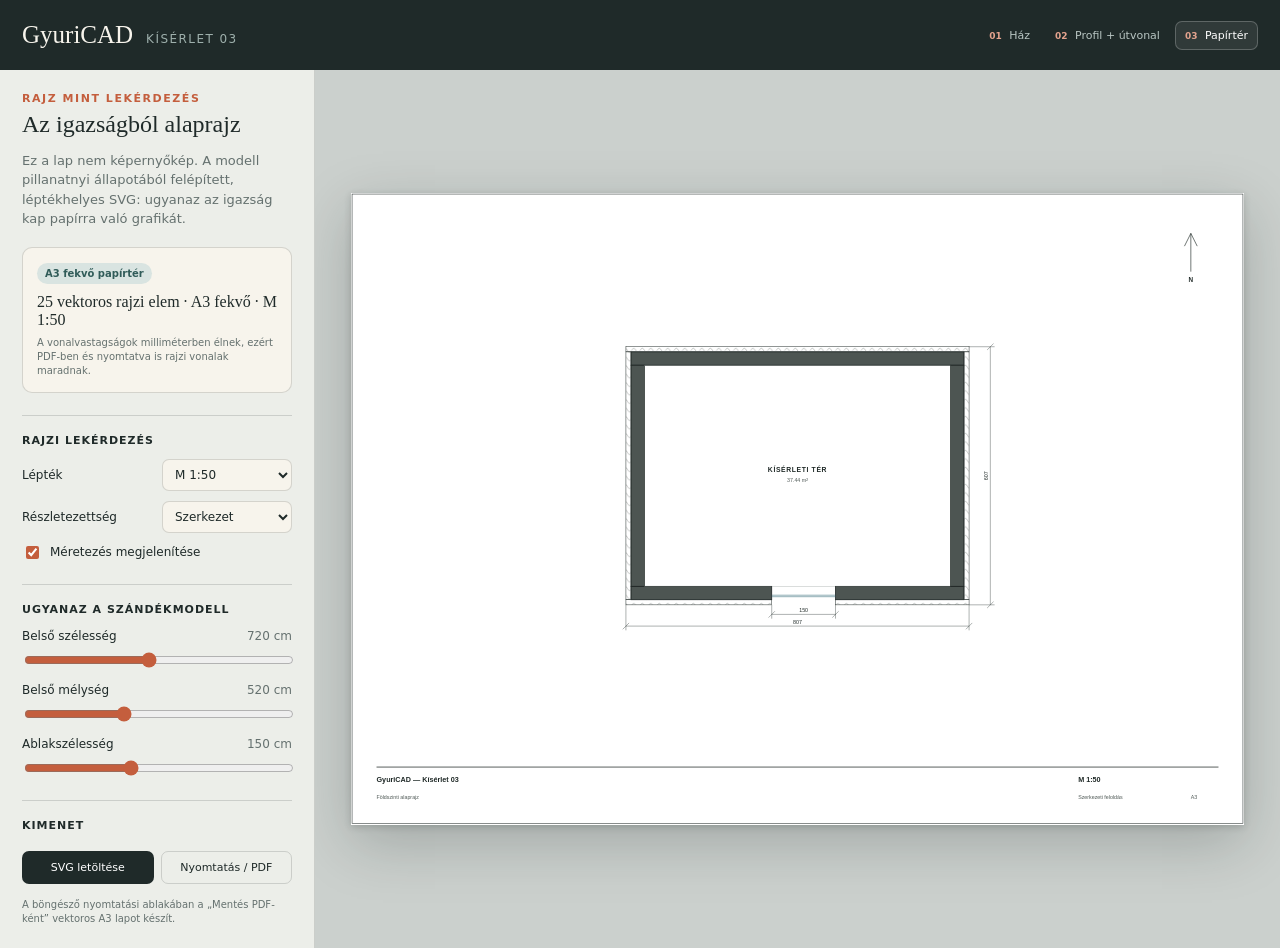
==== drawing.html @ ea7585e3 "Initial commit" ====
<!doctype html>
<html lang="hu">
<head>
  <meta charset="UTF-8">
  <meta name="viewport" content="width=device-width, initial-scale=1.0">
  <meta name="description" content="GyuriCAD papírtér-kísérlet: a szándékmodellből közvetlenül generált vektoros alaprajz.">
  <title>GyuriCAD — papírtér és rajzgyártás</title>
  <link rel="stylesheet" href="./drawing.css">
</head>
<body>
  <div class="shell">
    <header>
      <div class="brand">
        <h1>GyuriCAD</h1>
        <span>kísérlet 03</span>
      </div>
      <nav class="experiment-nav" aria-label="Kísérletek">
        <a href="./index.html"><b>01</b> Ház</a>
        <a href="./sweep.html"><b>02</b> Profil + útvonal</a>
        <a class="active" href="./drawing.html" aria-current="page"><b>03</b> Papírtér</a>
      </nav>
    </header>

    <main class="drawing-main">
      <aside>
        <p class="eyebrow">Rajz mint lekérdezés</p>
        <h2>Az igazságból alaprajz</h2>
        <p class="intro">Ez a lap nem képernyőkép. A modell pillanatnyi állapotából felépített, léptékhelyes SVG: ugyanaz az igazság kap papírra való grafikát.</p>

        <section class="paper-card">
          <span>A3 fekvő papírtér</span>
          <strong data-scene-stats>Vektoros rajz készül…</strong>
          <p>A vonalvastagságok milliméterben élnek, ezért PDF-ben és nyomtatva is rajzi vonalak maradnak.</p>
        </section>

        <section class="panel-section settings-grid">
          <h3>Rajzi lekérdezés</h3>
          <label>Lépték
            <select name="scale">
              <option value="50">M 1:50</option>
              <option value="100">M 1:100</option>
            </select>
          </label>
          <label>Részletezettség
            <select name="detail">
              <option value="system">Szerkezet</option>
              <option value="resolved">Rétegrend</option>
            </select>
          </label>
          <label class="check-control"><input name="dimensions" type="checkbox" checked>Méretezés megjelenítése</label>
        </section>

        <section class="panel-section">
          <h3>Ugyanaz a szándékmodell</h3>
          <label class="control">Belső szélesség <output data-width-value></output><input name="drawingWidth" type="range" min="480" max="1000" step="10"></label>
          <label class="control">Belső mélység <output data-depth-value></output><input name="drawingDepth" type="range" min="360" max="800" step="10"></label>
          <label class="control">Ablakszélesség <output data-window-value></output><input name="drawingWindow" type="range" min="80" max="260" step="5"></label>
        </section>

        <section class="panel-section export-actions">
          <h3>Kimenet</h3>
          <button data-download-svg>SVG letöltése</button>
          <button class="secondary" data-print>Nyomtatás / PDF</button>
          <p>A böngésző nyomtatási ablakában a „Mentés PDF-ként” vektoros A3 lapot készít.</p>
        </section>
      </aside>

      <section class="paper-workspace" aria-label="A3 papírtér">
        <div class="paper" data-paper></div>
      </section>
    </main>
  </div>

  <script type="module" src="./drawing-app.js"></script>
</body>
</html>
---- drawing.css ----
:root {
  color-scheme: light;
  font-family: Inter, ui-sans-serif, system-ui, -apple-system, BlinkMacSystemFont, "Segoe UI", sans-serif;
  background: #d9ddda;
  color: #1f2a29;
  --ink: #1f2a29;
  --muted: #65716f;
  --paper: #fff;
  --accent: #c45e3d;
  --line: rgba(31, 42, 41, .16);
}

* { box-sizing: border-box; }
body { margin: 0; min-width: 320px; min-height: 100vh; background: #d9ddda; }
button, input, select { font: inherit; }
.shell { min-height: 100vh; display: grid; grid-template-rows: auto 1fr; }
header { min-height: 70px; display: flex; align-items: center; justify-content: space-between; gap: 24px; padding: 14px 22px; background: var(--ink); color: #f7f4ec; }
.brand { display: flex; align-items: baseline; gap: 13px; }
.brand h1 { margin: 0; font-family: Georgia, serif; font-size: 25px; font-weight: 500; }
.brand span { color: #9eb0ac; font-size: 12px; letter-spacing: .12em; text-transform: uppercase; }
.experiment-nav { display: flex; align-items: center; gap: 5px; }
.experiment-nav a { padding: 7px 9px; border: 1px solid transparent; border-radius: 7px; color: #b9c6c3; font-size: 11px; text-decoration: none; }
.experiment-nav a:hover { color: white; }
.experiment-nav a.active { border-color: rgba(255,255,255,.22); background: rgba(255,255,255,.08); color: white; }
.experiment-nav b { margin-right: 4px; color: #e3a38e; font-size: 9px; }
.drawing-main { min-height: 0; display: grid; grid-template-columns: minmax(260px, 315px) minmax(0, 1fr); }
aside { padding: 22px; overflow: auto; border-right: 1px solid var(--line); background: #eceee9; }
.eyebrow { margin: 0 0 6px; color: var(--accent); font-size: 11px; font-weight: 800; letter-spacing: .14em; text-transform: uppercase; }
h2 { margin: 0; font-family: Georgia, serif; font-size: 24px; font-weight: 500; line-height: 1.12; }
.intro { color: var(--muted); font-size: 13px; line-height: 1.5; }
.paper-card { margin-top: 18px; padding: 14px; border: 1px solid var(--line); border-radius: 10px; background: #f7f4ec; }
.paper-card span { display: inline-flex; padding: 5px 8px; border-radius: 999px; background: #d9e4e1; color: #315c59; font-size: 10px; font-weight: 800; }
.paper-card strong { display: block; margin-top: 9px; font-family: Georgia, serif; font-size: 16px; font-weight: 500; }
.paper-card p, .export-actions p { margin: 7px 0 0; color: var(--muted); font-size: 10px; line-height: 1.4; }
.panel-section { margin-top: 22px; padding-top: 18px; border-top: 1px solid var(--line); }
.panel-section h3 { margin: 0 0 12px; font-size: 11px; letter-spacing: .09em; text-transform: uppercase; }
.settings-grid { display: grid; gap: 10px; }
.settings-grid h3 { margin-bottom: 2px; }
.settings-grid label:not(.check-control) { display: grid; grid-template-columns: 1fr 130px; align-items: center; gap: 8px; font-size: 12px; }
select { width: 100%; padding: 7px 8px; border: 1px solid var(--line); border-radius: 7px; background: #f7f4ec; color: var(--ink); }
.check-control { display: flex; align-items: center; gap: 8px; font-size: 12px; }
.check-control input { accent-color: var(--accent); }
.control { display: grid; grid-template-columns: 1fr auto; gap: 7px; margin: 13px 0; font-size: 12px; }
.control output { color: var(--muted); font-variant-numeric: tabular-nums; }
.control input { grid-column: 1 / -1; width: 100%; accent-color: var(--accent); }
.export-actions { display: grid; grid-template-columns: 1fr 1fr; gap: 7px; }
.export-actions h3, .export-actions p { grid-column: 1 / -1; }
button { border: 0; border-radius: 7px; padding: 9px 10px; cursor: pointer; background: var(--ink); color: white; font-size: 11px; }
button.secondary { border: 1px solid var(--line); background: transparent; color: var(--ink); }
.paper-workspace { min-width: 0; min-height: 0; display: grid; place-items: center; overflow: auto; padding: 36px; background-color: #cbd0cd; background-image: radial-gradient(rgba(31,42,41,.16) .7px, transparent .7px); background-size: 14px 14px; }
.paper { width: min(1120px, 100%); aspect-ratio: 420 / 297; flex: none; background: white; box-shadow: 0 18px 55px rgba(20, 29, 27, .22), 0 2px 7px rgba(20, 29, 27, .18); }
.paper svg { display: block; width: 100%; height: 100%; }

@media (max-width: 820px) {
  header { align-items: flex-start; }
  .experiment-nav a { padding: 6px; font-size: 0; }
  .experiment-nav b { margin: 0; font-size: 10px; }
  .drawing-main { grid-template-columns: 250px minmax(0, 1fr); }
  .paper-workspace { padding: 20px; }
}
@media (max-width: 620px) {
  .drawing-main { display: block; }
  aside { border-right: 0; border-bottom: 1px solid var(--line); }
  .paper-workspace { min-height: 420px; padding: 12px; }
}
@media print {
  @page { size: A3 landscape; margin: 0; }
  html, body, .shell, .drawing-main { width: 420mm; height: 297mm; min-height: 0; background: white; }
  header, aside { display: none !important; }
  .drawing-main { display: block; }
  .paper-workspace { display: block; width: 420mm; height: 297mm; padding: 0; overflow: hidden; background: white; }
  .paper { width: 420mm; height: 297mm; box-shadow: none; }
}
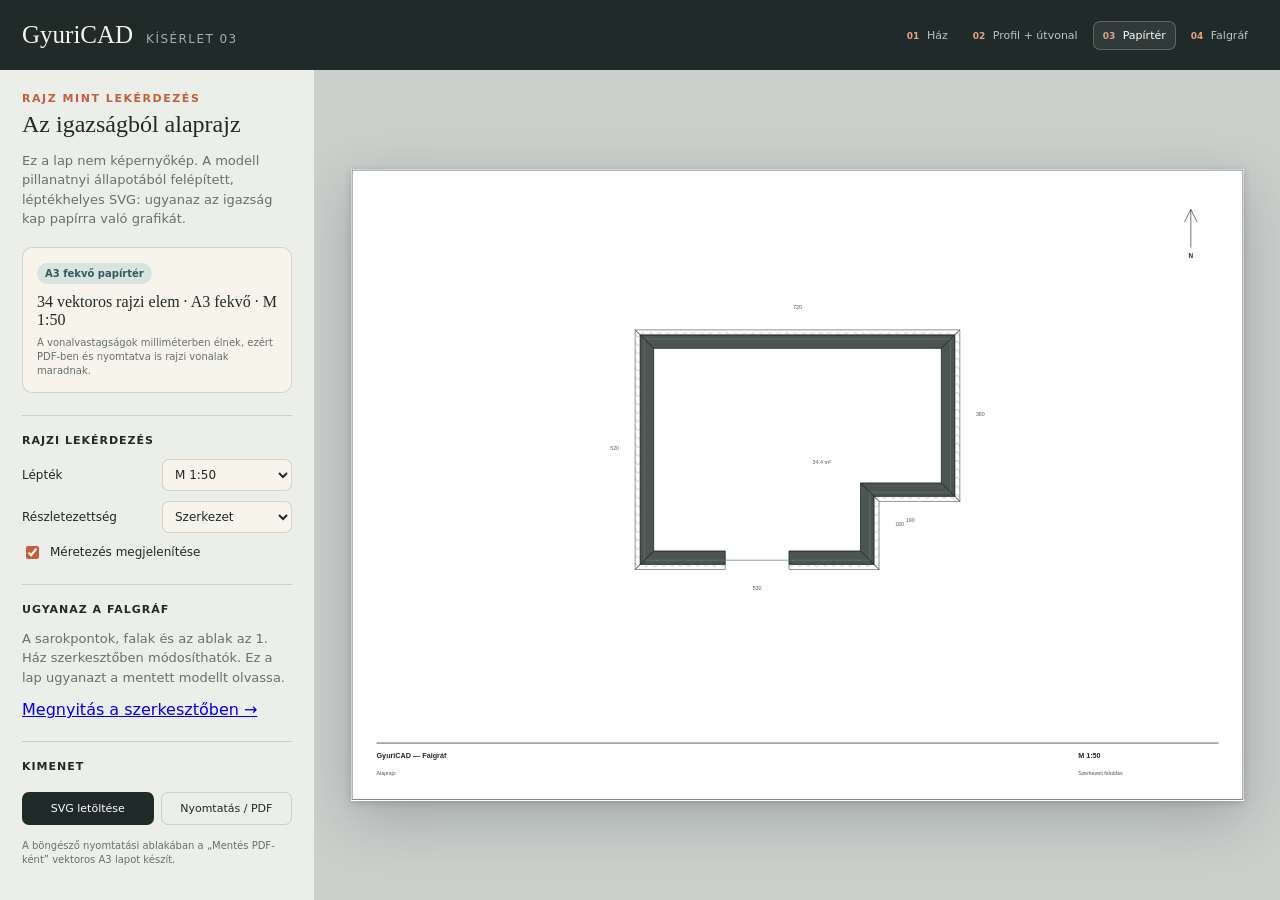
==== commit 5d8d7a76: "update" ====
--- a/drawing.html
+++ b/drawing.html
@@ -18,7 +18,8 @@
         <a href="./index.html"><b>01</b> Ház</a>
         <a href="./sweep.html"><b>02</b> Profil + útvonal</a>
         <a class="active" href="./drawing.html" aria-current="page"><b>03</b> Papírtér</a>
-      </nav>
+      <a href="./graph.html"><b>04</b> Falgráf</a>
+        </nav>
     </header>
 
     <main class="drawing-main">
@@ -50,12 +51,7 @@
           <label class="check-control"><input name="dimensions" type="checkbox" checked>Méretezés megjelenítése</label>
         </section>
 
-        <section class="panel-section">
-          <h3>Ugyanaz a szándékmodell</h3>
-          <label class="control">Belső szélesség <output data-width-value></output><input name="drawingWidth" type="range" min="480" max="1000" step="10"></label>
-          <label class="control">Belső mélység <output data-depth-value></output><input name="drawingDepth" type="range" min="360" max="800" step="10"></label>
-          <label class="control">Ablakszélesség <output data-window-value></output><input name="drawingWindow" type="range" min="80" max="260" step="5"></label>
-        </section>
+        <section class="panel-section"><h3>Ugyanaz a falgráf</h3><p class="intro">A sarokpontok, falak és az ablak az 1. Ház szerkesztőben módosíthatók. Ez a lap ugyanazt a mentett modellt olvassa.</p><a href="./index.html">Megnyitás a szerkesztőben →</a></section>
 
         <section class="panel-section export-actions">
           <h3>Kimenet</h3>
